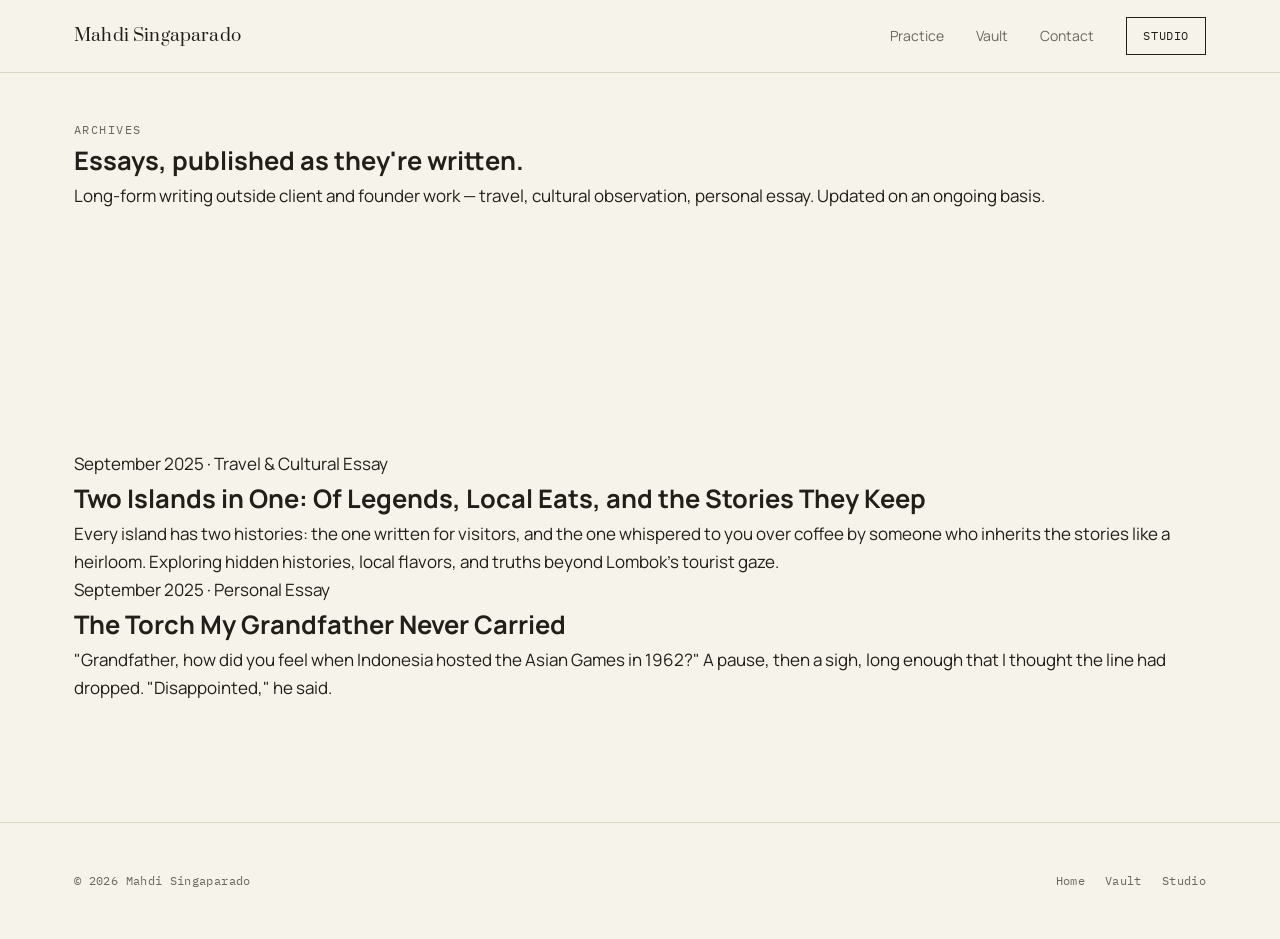
==== archives/index.html @ 17b5f4da "Create index.html" ====
<!DOCTYPE html>
<html lang="en">
<head>
<meta charset="UTF-8">
<meta name="viewport" content="width=device-width, initial-scale=1.0">
<title>Archives — Mahdi Singaparado</title>
<meta name="description" content="Essays, travel writing, and personal work by Mahdi Singaparado.">

<link rel="preconnect" href="https://fonts.googleapis.com">
<link rel="preconnect" href="https://fonts.gstatic.com" crossorigin>
<link href="https://fonts.googleapis.com/css2?family=Prata&family=Manrope:wght@400;500;600;700&family=IBM+Plex+Mono:wght@400;500&display=swap" rel="stylesheet">
<link rel="stylesheet" href="/shared/shared.css">
<link rel="stylesheet" href="archives.css">
</head>
<body>

<header>
  <nav class="container">
    <a href="/" class="nav-name">Mahdi Singaparado</a>
    <button class="nav-toggle" id="navToggle" aria-expanded="false" aria-controls="navLinks">Menu</button>
    <div class="nav-links" id="navLinks">
      <a href="/#practice">Practice</a>
      <a href="/vault">Vault</a>
      <a href="/#contact">Contact</a>
      <a href="/studio" class="nav-cta">Studio</a>
    </div>
  </nav>
</header>

<main>
  <section class="archives-hero">
    <div class="container">
      <p class="eyebrow">Archives</p>
      <h1>Essays, published as they're written.</h1>
      <p>Long-form writing outside client and founder work — travel, cultural observation, personal essay. Updated on an ongoing basis.</p>
    </div>
  </section>

  <section>
    <div class="container">
      <div class="feed-list">

        <a href="/archives/two-islands-in-one/" class="feed-item reveal">
          <span class="feed-meta">September 2025 · Travel &amp; Cultural Essay</span>
          <h2 class="feed-title">Two Islands in One: Of Legends, Local Eats, and the Stories They Keep</h2>
          <p class="feed-excerpt">Every island has two histories: the one written for visitors, and the one whispered to you over coffee by someone who inherits the stories like a heirloom. Exploring hidden histories, local flavors, and truths beyond Lombok's tourist gaze.</p>
        </a>

        <a href="/archives/the-torch-my-grandfather-never-carried/" class="feed-item reveal">
          <span class="feed-meta">September 2025 · Personal Essay</span>
          <h2 class="feed-title">The Torch My Grandfather Never Carried</h2>
          <p class="feed-excerpt">"Grandfather, how did you feel when Indonesia hosted the Asian Games in 1962?" A pause, then a sigh, long enough that I thought the line had dropped. "Disappointed," he said.</p>
        </a>

      </div>
    </div>
  </section>
</main>

<footer>
  <div class="container footer-row">
    <span>© 2026 Mahdi Singaparado</span>
    <div class="footer-links">
      <a href="/">Home</a>
      <a href="/vault">Vault</a>
      <a href="/studio">Studio</a>
    </div>
  </div>
</footer>

<script src="/shared/shared.js"></script>
</body>
</html>
---- shared/shared.css ----
/* ============================================================
   SHARED — design tokens and components used by BOTH
   the homepage and the Studio. Never put page-specific
   layout in this file.
   ============================================================ */

:root{
  /* Base neutrals — warm paper, never stark white/black */
  --paper:#F6F3EB;
  --linen:#F1EBDF;
  --stone:#E9E3D5;
  --surface:#FFFFFF;
  --ink:#221F1A;
  --slate:#6B675C;
  --hairline:#DCD4C4;

  /* Botanical accents — restrained, used as families, never mixed in one element */
  --sage:#8A9483;
  --moss:#5F6E52;
  --clay:#B4835F;
  --bronze:#8A6D46;

  /* Tinted panels — very pale, atmospheric, not decorative blocks */
  --tint-sage:#EBEEE4;
  --tint-clay:#F2E9DC;

  --display:'Prata', serif;
  --body:'Manrope', sans-serif;
  --mono:'IBM Plex Mono', monospace;

  --container:1180px;
  --gutter:24px;
}

*{ box-sizing:border-box; margin:0; padding:0; }
html{ scroll-behavior:smooth; }

body{
  background:var(--paper);
  color:var(--ink);
  font-family:var(--body);
  font-size:17px;
  line-height:1.65;
  -webkit-font-smoothing:antialiased;
  overflow-x:hidden;
}

a{ color:inherit; text-decoration:none; }
::selection{ background:var(--sage); color:var(--surface); }

a:focus-visible,
button:focus-visible,
summary:focus-visible,
input:focus-visible,
textarea:focus-visible,
select:focus-visible{
  outline:2px solid var(--moss);
  outline-offset:3px;
}

.container{
  max-width:var(--container);
  margin:0 auto;
  padding:0 var(--gutter);
}

.eyebrow{
  font-family:var(--mono);
  font-size:12px;
  letter-spacing:0.12em;
  text-transform:uppercase;
  color:var(--slate);
}

/* ---------- Motion ---------- */
.reveal{
  opacity:0;
  transform:translateY(16px);
  transition:opacity 0.8s ease, transform 0.8s ease;
}
.reveal.is-visible{
  opacity:1;
  transform:translateY(0);
}
@media (prefers-reduced-motion: reduce){
  .reveal{ opacity:1; transform:none; transition:none; }
  html{ scroll-behavior:auto; }
}

/* ---------- Header / Nav ---------- */
header{
  position:fixed;
  top:0; left:0; right:0;
  z-index:100;
  background:rgba(246,243,235,0.92);
  backdrop-filter:blur(8px);
  border-bottom:1px solid var(--hairline);
}
nav{
  display:flex;
  align-items:center;
  justify-content:space-between;
  height:72px;
}
.nav-name{
  font-family:var(--display);
  font-size:17px;
  letter-spacing:0.01em;
}
.nav-links{
  display:flex;
  align-items:center;
  gap:32px;
  font-size:14px;
  color:var(--slate);
}
.nav-links a{ transition:color 0.2s ease; }
.nav-links a:hover{ color:var(--moss); }
.nav-cta{
  font-family:var(--mono);
  font-size:12px;
  letter-spacing:0.05em;
  text-transform:uppercase;
  color:var(--ink) !important;
  border:1px solid var(--ink);
  padding:8px 16px;
}
.nav-cta:hover{ background:var(--moss); border-color:var(--moss); color:var(--paper) !important; }

.nav-toggle{
  display:none;
  background:none;
  border:none;
  font-family:var(--mono);
  font-size:13px;
  color:var(--ink);
  cursor:pointer;
}

@media (max-width:720px){
  .nav-links{
    position:fixed;
    top:72px; left:0; right:0;
    background:var(--paper);
    border-bottom:1px solid var(--hairline);
    flex-direction:column;
    align-items:stretch;
    gap:0;
    max-height:0;
    overflow:hidden;
    transition:max-height 0.3s ease;
  }
  .nav-links.open{ max-height:360px; }
  .nav-links a{
    padding:16px var(--gutter);
    border-top:1px solid var(--hairline);
    width:100%;
  }
  .nav-cta{ border:none; text-align:left; }
  .nav-toggle{ display:block; }
}

/* ---------- Shared type / layout primitives ---------- */
section{ padding:120px 0; }
.section-head{
  display:flex;
  justify-content:space-between;
  align-items:baseline;
  gap:24px;
  margin-bottom:72px;
  border-bottom:1px solid var(--hairline);
  padding-bottom:28px;
}
.section-title{
  font-family:var(--display);
  font-size:clamp(28px, 4vw, 38px);
  font-weight:400;
}
.section-note{
  font-size:14px;
  color:var(--slate);
  max-width:32ch;
  text-align:right;
}
@media (max-width:640px){
  .section-head{ flex-direction:column; align-items:flex-start; }
  .section-note{ text-align:left; }
}

.group-header{
  margin:64px 0 32px;
  padding-bottom:16px;
  border-bottom:1px solid var(--hairline);
}
.group-header:first-child{ margin-top:0; }
.group-title{
  font-family:var(--display);
  font-size:22px;
  margin-bottom:8px;
}
.group-note{
  font-family:var(--body);
  font-style:italic;
  color:var(--slate);
  font-size:15px;
  max-width:56ch;
}

.chip{
  display:inline-flex;
  align-items:center;
  gap:6px;
  font-family:var(--mono);
  font-size:11px;
  letter-spacing:0.06em;
  text-transform:uppercase;
  color:var(--slate);
  border:1px solid var(--hairline);
  padding:4px 10px;
}

/* Prose blocks used by both document types */
.copy-block{ margin-bottom:24px; }
.copy-block:last-child{ margin-bottom:0; }
.copy-label{
  font-family:var(--mono);
  font-size:11px;
  letter-spacing:0.06em;
  text-transform:uppercase;
  color:var(--slate);
  margin-bottom:8px;
}
.copy-text{
  font-size:15.5px;
  color:var(--ink);
  line-height:1.75;
  max-width:64ch;
}
.copy-text + .copy-text{ margin-top:14px; }
.copy-display{
  font-family:var(--display);
  font-size:clamp(18px,2.2vw,22px);
  line-height:1.5;
  max-width:52ch;
  color:var(--ink);
}
.tagline-list{ display:flex; flex-direction:column; gap:6px; }
.tagline-list span{
  font-family:var(--display);
  font-style:italic;
  font-size:16px;
  color:var(--ink);
}
.spec-grid{ display:flex; flex-direction:column; gap:20px; }
.spec-row{ max-width:64ch; }
.spec-row .copy-label{ margin-bottom:6px; }

/* ---------- Footer ---------- */
footer{ padding:48px 0; border-top:1px solid var(--hairline); }
.footer-row{
  display:flex;
  justify-content:space-between;
  align-items:center;
  flex-wrap:wrap;
  gap:12px;
  font-family:var(--mono);
  font-size:12px;
  color:var(--slate);
  letter-spacing:0.03em;
}
.footer-links{ display:flex; gap:20px; }
.footer-links a:hover{ color:var(--moss); }
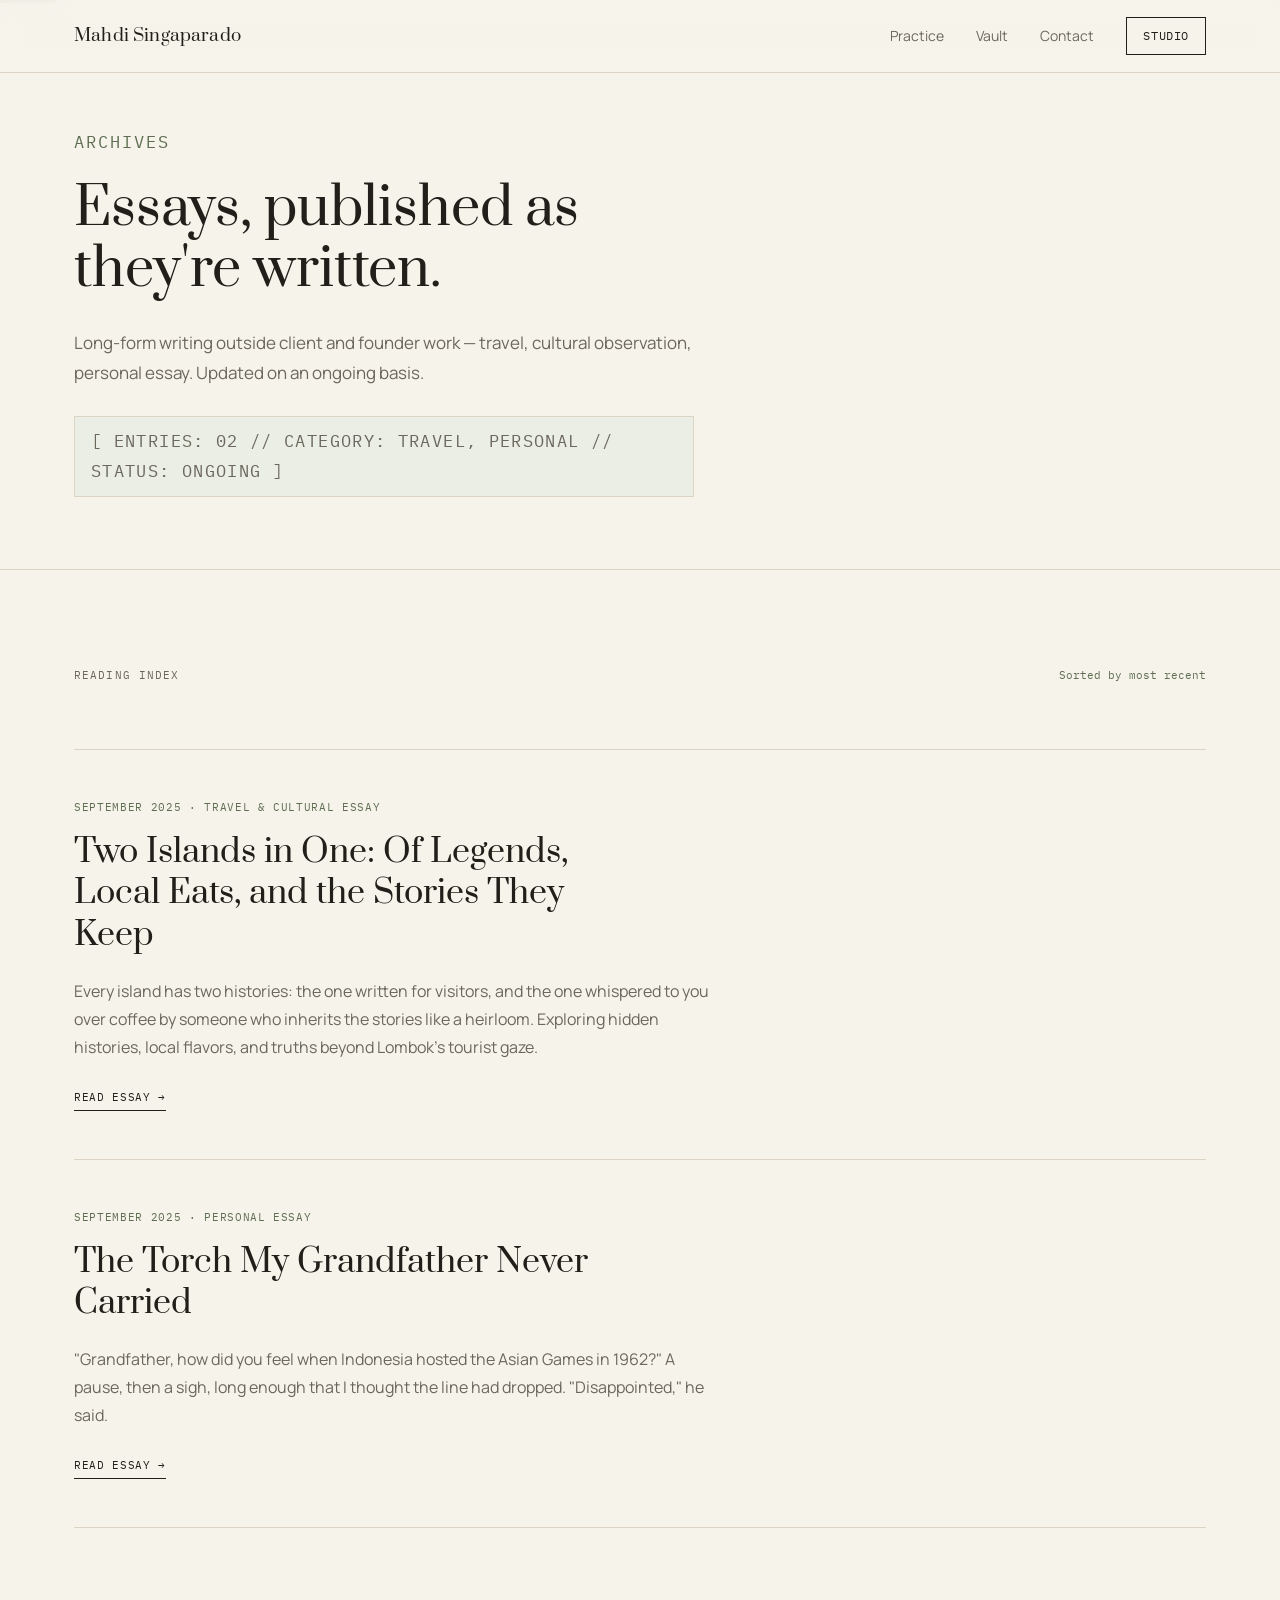
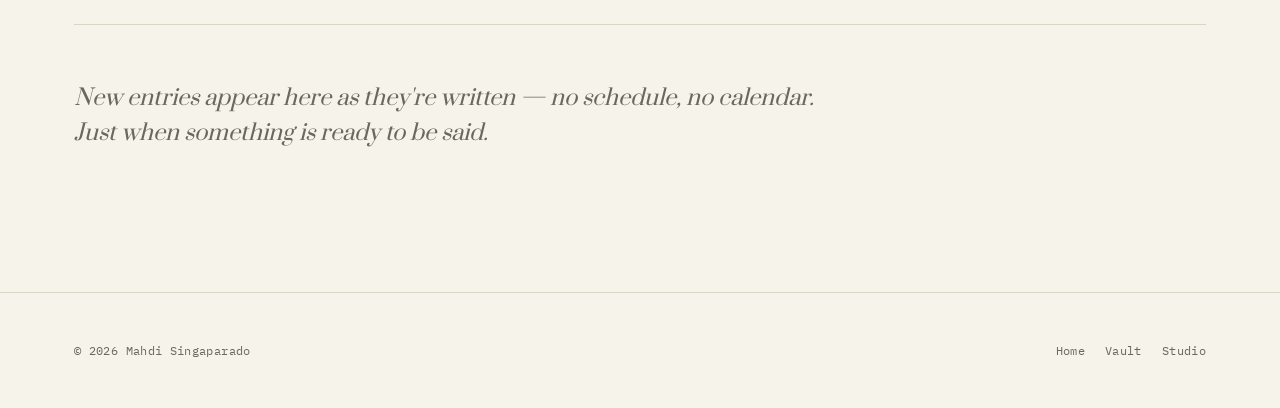
==== commit 48d5e89f: "Update index.html" ====
--- a/archives/index.html
+++ b/archives/index.html
@@ -10,7 +10,183 @@
 <link rel="preconnect" href="https://fonts.gstatic.com" crossorigin>
 <link href="https://fonts.googleapis.com/css2?family=Prata&family=Manrope:wght@400;500;600;700&family=IBM+Plex+Mono:wght@400;500&display=swap" rel="stylesheet">
 <link rel="stylesheet" href="/shared/shared.css">
-<link rel="stylesheet" href="archives.css">
+
+<style>
+/* ============================================================
+   ARCHIVES — INLINED. Signature accent: sage / moss.
+   Editorial index feel — contemplative, essay-driven, unhurried.
+   ============================================================ */
+
+.archives-hero {
+  padding: 100px 0 72px;
+  border-bottom: 1px solid var(--hairline);
+  position: relative;
+}
+
+.archives-hero::before {
+  content: "";
+  position: absolute;
+  top: 0; left: 0;
+  width: 56px;
+  height: 3px;
+  background: var(--sage);
+}
+
+.archives-hero .eyebrow {
+  color: var(--moss);
+  margin-bottom: 20px;
+}
+
+.archives-hero h1 {
+  font-family: var(--display);
+  font-weight: 400;
+  font-size: clamp(34px, 5.5vw, 52px);
+  line-height: 1.18;
+  max-width: 15ch;
+}
+
+.archives-hero p {
+  margin-top: 28px;
+  max-width: 62ch;
+  color: var(--slate);
+  font-size: 17px;
+  line-height: 1.75;
+}
+
+.archives-index-counter {
+  margin-top: 40px;
+  font-family: var(--mono);
+  font-size: 11px;
+  letter-spacing: 0.08em;
+  text-transform: uppercase;
+  color: var(--moss);
+  border: 1px solid var(--hairline);
+  display: inline-block;
+  padding: 10px 16px;
+  background: var(--tint-sage);
+}
+
+/* ---------- Feed section ---------- */
+
+.archives-feed-section {
+  padding: 96px 0 140px;
+}
+
+.archives-feed-head {
+  display: flex;
+  justify-content: space-between;
+  align-items: baseline;
+  gap: 24px;
+  margin-bottom: 64px;
+}
+
+.archives-feed-head .feed-label {
+  font-family: var(--mono);
+  font-size: 11px;
+  letter-spacing: 0.1em;
+  text-transform: uppercase;
+  color: var(--slate);
+}
+
+.archives-feed-head .feed-count {
+  font-family: var(--mono);
+  font-size: 11px;
+  color: var(--moss);
+}
+
+.feed-list {
+  display: flex;
+  flex-direction: column;
+}
+
+.feed-item {
+  display: block;
+  padding: 48px 0;
+  border-top: 1px solid var(--hairline);
+  position: relative;
+  transition: padding-left 0.3s ease;
+}
+
+.feed-list a:last-child { border-bottom: 1px solid var(--hairline); }
+
+.feed-item::before {
+  content: "";
+  position: absolute;
+  left: -24px;
+  top: 48px;
+  width: 3px;
+  height: 0;
+  background: var(--sage);
+  transition: height 0.3s ease;
+}
+
+.feed-item:hover::before { height: calc(100% - 48px); }
+.feed-item:hover { padding-left: 12px; }
+
+.feed-meta {
+  display: block;
+  font-family: var(--mono);
+  font-size: 11px;
+  letter-spacing: 0.06em;
+  text-transform: uppercase;
+  color: var(--moss);
+  margin-bottom: 16px;
+}
+
+.feed-title {
+  font-family: var(--display);
+  font-weight: 400;
+  font-size: clamp(24px, 3.2vw, 32px);
+  line-height: 1.3;
+  max-width: 26ch;
+  margin-bottom: 20px;
+  transition: color 0.2s ease;
+}
+
+.feed-item:hover .feed-title { color: var(--moss); }
+
+.feed-excerpt {
+  font-size: 16px;
+  color: var(--slate);
+  line-height: 1.75;
+  max-width: 64ch;
+  margin-bottom: 20px;
+}
+
+.feed-read-more {
+  font-family: var(--mono);
+  font-size: 11px;
+  letter-spacing: 0.06em;
+  text-transform: uppercase;
+  color: var(--ink);
+  border-bottom: 1px solid var(--ink);
+  display: inline-block;
+  padding-bottom: 4px;
+  transition: color 0.2s ease, border-color 0.2s ease;
+}
+
+.feed-item:hover .feed-read-more {
+  color: var(--moss);
+  border-color: var(--moss);
+}
+
+/* ---------- Closing note ---------- */
+
+.archives-closing {
+  margin-top: 96px;
+  padding-top: 56px;
+  border-top: 1px solid var(--hairline);
+}
+
+.archives-closing p {
+  font-family: var(--display);
+  font-style: italic;
+  font-size: clamp(18px, 2.2vw, 22px);
+  color: var(--slate);
+  max-width: 52ch;
+  line-height: 1.6;
+}
+</style>
 </head>
 <body>
 
@@ -33,26 +209,40 @@
       <p class="eyebrow">Archives</p>
       <h1>Essays, published as they're written.</h1>
       <p>Long-form writing outside client and founder work — travel, cultural observation, personal essay. Updated on an ongoing basis.</p>
+      <p class="archives-index-counter">[ ENTRIES: 02 // CATEGORY: TRAVEL, PERSONAL // STATUS: ONGOING ]</p>
     </div>
   </section>
 
-  <section>
+  <section class="archives-feed-section">
     <div class="container">
+
+      <div class="archives-feed-head">
+        <span class="feed-label">Reading Index</span>
+        <span class="feed-count">Sorted by most recent</span>
+      </div>
+
       <div class="feed-list">
 
         <a href="/archives/two-islands-in-one/" class="feed-item reveal">
           <span class="feed-meta">September 2025 · Travel &amp; Cultural Essay</span>
           <h2 class="feed-title">Two Islands in One: Of Legends, Local Eats, and the Stories They Keep</h2>
           <p class="feed-excerpt">Every island has two histories: the one written for visitors, and the one whispered to you over coffee by someone who inherits the stories like a heirloom. Exploring hidden histories, local flavors, and truths beyond Lombok's tourist gaze.</p>
+          <span class="feed-read-more">Read Essay →</span>
         </a>
 
         <a href="/archives/the-torch-my-grandfather-never-carried/" class="feed-item reveal">
           <span class="feed-meta">September 2025 · Personal Essay</span>
           <h2 class="feed-title">The Torch My Grandfather Never Carried</h2>
           <p class="feed-excerpt">"Grandfather, how did you feel when Indonesia hosted the Asian Games in 1962?" A pause, then a sigh, long enough that I thought the line had dropped. "Disappointed," he said.</p>
+          <span class="feed-read-more">Read Essay →</span>
         </a>
 
       </div>
+
+      <div class="archives-closing reveal">
+        <p>New entries appear here as they're written — no schedule, no calendar. Just when something is ready to be said.</p>
+      </div>
+
     </div>
   </section>
 </main>
